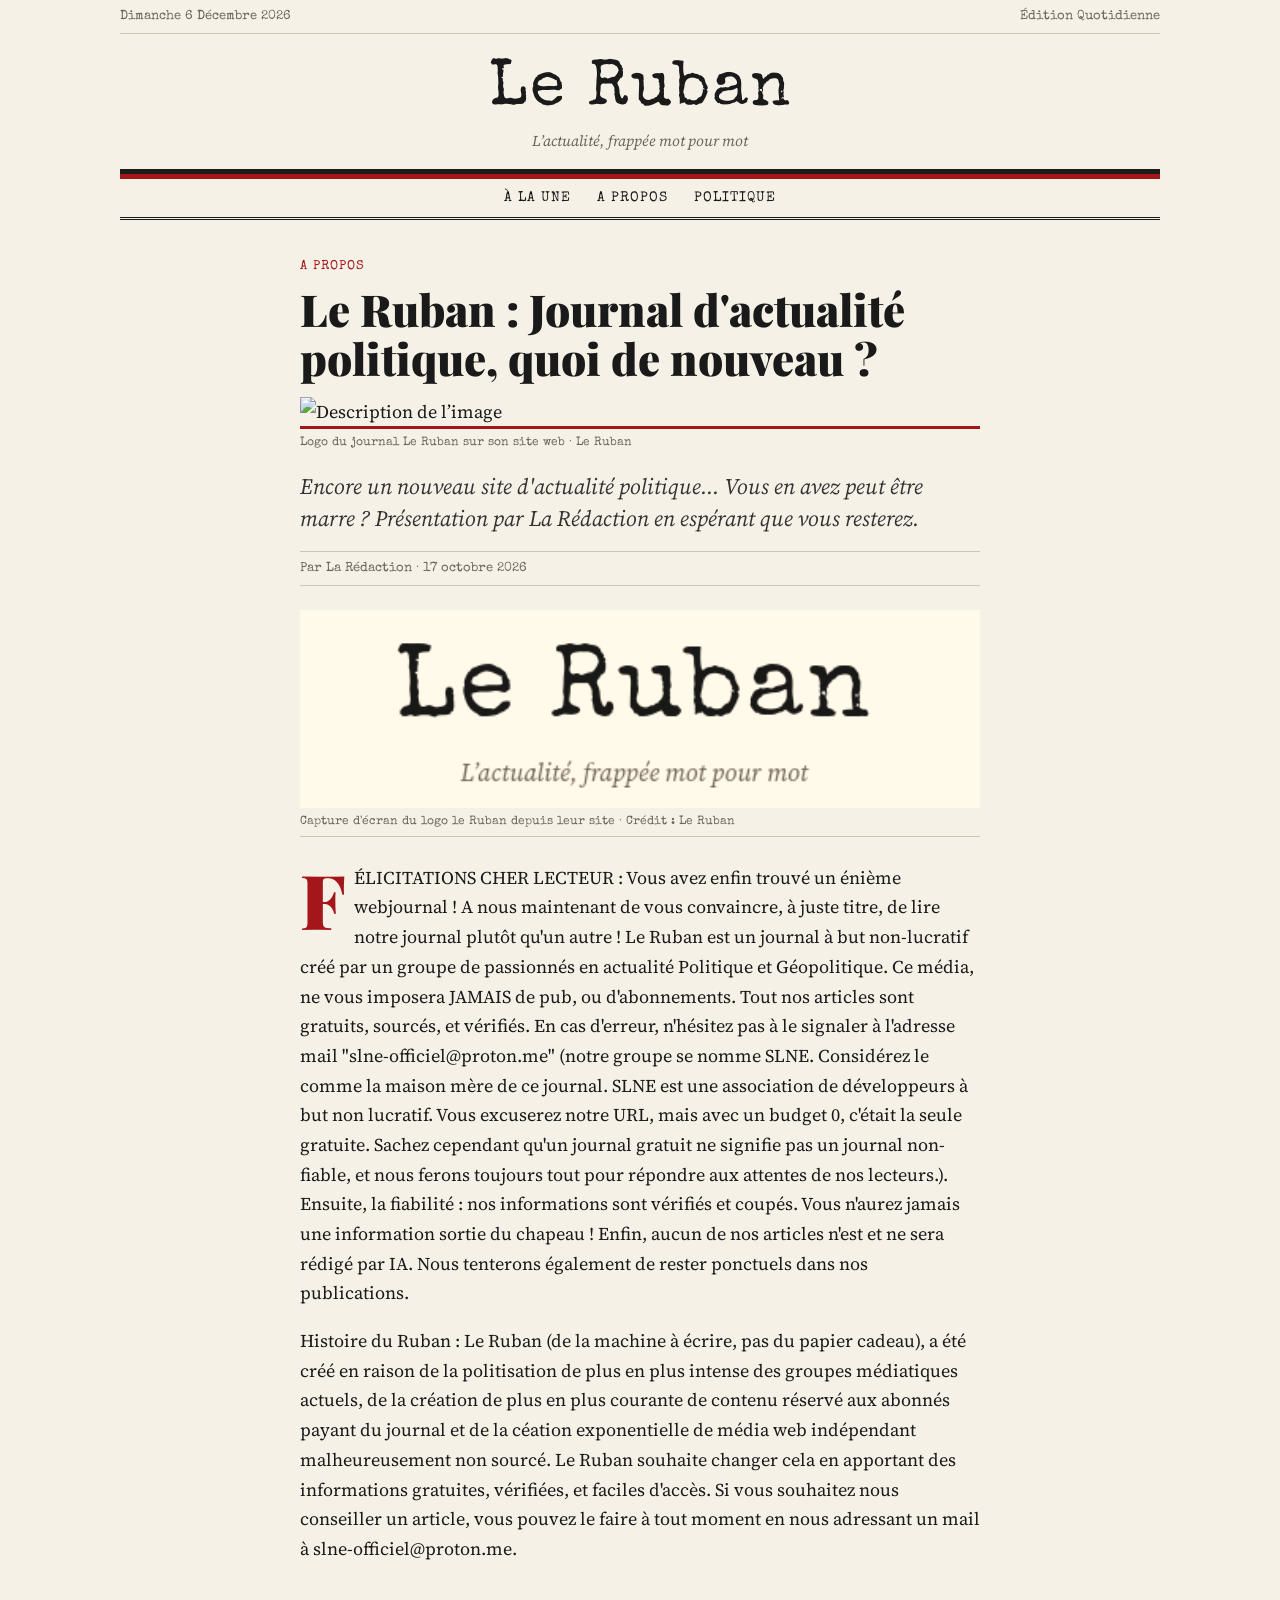
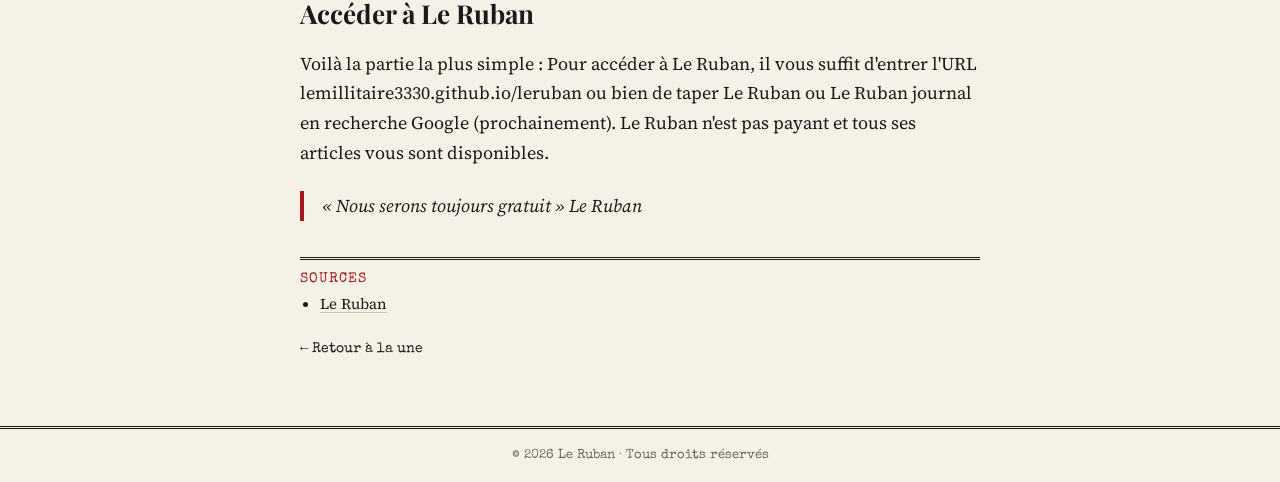
==== art0.html @ ae1f7ad3 "Change category label from 'Catégorie' to 'A Propos'" ====
<!DOCTYPE html>
<html lang="fr">
<head>
  <meta charset="UTF-8">
  <meta name="viewport" content="width=device-width, initial-scale=1">
  <title>LE RUBAN : Nouveau Journal d'Actualités. · Le Ruban</title>
  <link rel="stylesheet" href="style.css">
</head>
<body>
  <header id="entete"></header>

  <main class="article">

    <!-- ===== À MODIFIER : DÉBUT ===== -->
    <span class="rub">A Propos</span>
    <h1>Le Ruban : Journal d'actualité politique, quoi de nouveau ?</h1>

    <!-- IMAGE : remplace "images/photo.jpg" par le nom de ton fichier (jpg, jpeg, png, webp, gif, avif, svg...).
         Pas d'image ? Supprime tout le bloc <figure> ... </figure>. -->
    <figure class="illustration">
      <img src="images/art0.png" alt="Description de l’image">
      <figcaption>Logo du journal Le Ruban sur son site web · Le Ruban</figcaption>
    </figure>

    <p class="chapo">Encore un nouveau site d'actualité politique... Vous en avez peut être marre ? Présentation par La Rédaction en espérant que vous resterez.</p>
    <p class="meta">Par La Rédaction · 17 octobre 2026</p>

    <!-- Image principale : change le nom du fichier (src) et la légende. Pas d'image ? Supprime tout le bloc figure. -->
    <figure class="photo">
      <img src="art0.png" alt="Photo du logo de Le Ruban depuis leur site Internet, 17 Oct 2026">
      <figcaption>Capture d'écran du logo le Ruban depuis leur site · Crédit : Le Ruban</figcaption>
    </figure>

    <div class="texte">
      <p>FÉLICITATIONS CHER LECTEUR : Vous avez enfin trouvé un énième webjournal ! A nous maintenant de vous convaincre, à juste titre, de lire notre journal plutôt qu'un autre ! Le Ruban est un journal à but non-lucratif créé par un groupe de passionnés en actualité Politique et Géopolitique. Ce média, ne vous imposera JAMAIS de pub, ou d'abonnements. Tout nos articles sont gratuits, sourcés, et vérifiés. En cas d'erreur, n'hésitez pas à le signaler à l'adresse mail "slne-officiel@proton.me" (notre groupe se nomme SLNE. Considérez le comme la maison mère de ce journal. SLNE est une association de développeurs à but non lucratif. Vous excuserez notre URL, mais avec un budget 0, c'était la seule gratuite. Sachez cependant qu'un journal gratuit ne signifie pas un journal non-fiable, et nous ferons toujours tout pour répondre aux attentes de nos lecteurs.). Ensuite, la fiabilité : nos informations sont vérifiés et coupés. Vous n'aurez jamais une information sortie du chapeau ! Enfin, aucun de nos articles n'est et ne sera rédigé par IA. Nous tenterons également de rester ponctuels dans nos publications.</p>
      <p>Histoire du Ruban : Le Ruban (de la machine à écrire, pas du papier cadeau), a été créé en raison de la politisation de plus en plus intense des groupes médiatiques actuels, de la création de plus en plus courante de contenu réservé aux abonnés payant du journal et de la céation exponentielle de média web indépendant malheureusement non sourcé. Le Ruban souhaite changer cela en apportant des informations gratuites, vérifiées, et faciles d'accès. Si vous souhaitez nous conseiller un article, vous pouvez le faire à tout moment en nous adressant un mail à slne-officiel@proton.me.</p>

      <!-- Optionnel : intertitre -->
      <h2>Accéder à Le Ruban</h2>
      <p>Voilà la partie la plus simple : Pour accéder à Le Ruban, il vous suffit d'entrer l'URL lemillitaire3330.github.io/leruban ou bien de taper Le Ruban ou Le Ruban journal en recherche Google (prochainement). Le Ruban n'est pas payant et tous ses articles vous sont disponibles.</p>

      <!-- Optionnel : citation -->
      <blockquote>« Nous serons toujours gratuit » Le Ruban</blockquote>
    </div>
        <!-- SOURCES : une ligne <li> par source. Avec lien : <li><a href="https://..." target="_blank" rel="noopener">Nom de la source</a></li>
         Sans lien : <li>Nom de la source</li>. Pas de source ? Supprime tout le bloc <aside> ... </aside>. -->
    <aside class="sources">
      <h3>Sources</h3>
      <ul>
        <li><a href="https://lemillitaire3330.github.io/leruban" target="_blank" rel="noopener">Le Ruban</a></li>
      </ul>
    </aside>
    <!-- ===== À MODIFIER : FIN ===== -->

    <a class="retour" href="index.html">← Retour à la une</a>
  </main>

  <footer id="pied"></footer>
  <script src="articles.js"></script>
  <script>entete();</script>
</body>
</html>
---- style.css ----
/* ===== LE RUBAN : feuille de style commune ===== */
@import url('https://fonts.googleapis.com/css2?family=Playfair+Display:wght@700;900&family=Source+Serif+4:ital,wght@0,400;0,600;1,400&family=Special+Elite&display=swap');

:root {
  --papier: #f6f1e7;
  --encre: #1a1a1a;
  --gris: #6b665c;
  --rouge: #a4161a;      /* la bande rouge du ruban */
  --filet: #cfc7b6;
  --titres: 'Playfair Display', Georgia, serif;
  --texte: 'Source Serif 4', Georgia, serif;
  --machine: 'Special Elite', 'Courier New', monospace;
}
* { box-sizing: border-box; }
body { margin: 0; background: var(--papier); color: var(--encre); font: 18px/1.65 var(--texte); }
h1, h2, p, blockquote, figcaption { overflow-wrap: break-word; } /* aucun mot ou lien trop long ne déborde */
a { color: inherit; text-decoration: none; }
a:hover { color: var(--rouge); }
.page { max-width: 1080px; margin: 0 auto; padding: 0 20px; }

/* En-tête */
#entete { max-width: 1080px; margin: 0 auto; padding: 0 20px; text-align: center; }
.barre { display: flex; justify-content: space-between; font: 13px var(--machine); color: var(--gris);
  text-transform: capitalize; padding: 10px 0; border-bottom: 1px solid var(--filet); }
.logo { display: block; font: 400 64px/1.1 var(--machine); letter-spacing: 2px; padding: 22px 0 4px; }
.devise { font: italic 15px var(--texte); color: var(--gris); }
/* Le ruban : bande noire et bande rouge, comme sur une vraie machine */
.ruban { height: 10px; margin: 18px 0 0; background: linear-gradient(var(--encre) 0 50%, var(--rouge) 50% 100%); }
nav { display: flex; flex-wrap: wrap; justify-content: center; gap: 6px 26px; padding: 12px 0;
  border-bottom: 3px double var(--encre); font: 14px var(--machine); text-transform: uppercase; letter-spacing: 1px; }

/* Accueil */
main { max-width: 1080px; margin: 0 auto; padding: 28px 20px 10px; }
.rub { font: 13px var(--machine); color: var(--rouge); text-transform: uppercase; letter-spacing: 1px; }
.rubrique { font: 900 38px var(--titres); margin: 0 0 20px; border-bottom: 1px solid var(--encre); padding-bottom: 8px; }
.carte h2 { font: 700 22px/1.25 var(--titres); margin: 4px 0 8px; }
.carte p { margin: 0 0 8px; font-size: 16px; color: #333; }
.carte time { font: 12px var(--machine); color: var(--gris); }
.une { padding-bottom: 24px; margin-bottom: 24px; border-bottom: 1px solid var(--encre); }
.une h2 { font-size: 46px; line-height: 1.1; font-weight: 900; }
.une p { font-size: 20px; max-width: 760px; }
.grille { display: grid; grid-template-columns: repeat(3, 1fr); gap: 28px; }
.grille .carte { border-top: 1px solid var(--filet); padding-top: 14px; }

/* Images */
.vignette { display: block; width: 100%; aspect-ratio: 16 / 9; object-fit: cover; margin-bottom: 10px; filter: sepia(.12) contrast(1.03); }
.une .vignette { aspect-ratio: 21 / 9; margin-bottom: 14px; }
.photo { margin: 0 0 26px; }
.photo img { display: block; width: 100%; height: auto; filter: sepia(.12) contrast(1.03); }
.photo figcaption { font: 12px var(--machine); color: var(--gris); padding-top: 8px; border-bottom: 1px solid var(--filet); padding-bottom: 8px; }

/* Article */
.article { max-width: 720px; }
.article h1 { font: 900 44px/1.12 var(--titres); margin: 6px 0 14px; }
.illustration { margin: 0 0 22px; }
.illustration img { display: block; width: 100%; height: auto; max-height: 520px; object-fit: cover;
  border-bottom: 3px solid var(--rouge); }
.illustration figcaption { font: 12px var(--machine); color: var(--gris); padding-top: 8px; }
.chapo { font-size: 22px; line-height: 1.45; font-style: italic; color: #333; margin: 0 0 16px; }
.meta { font: 13px var(--machine); color: var(--gris); padding: 10px 0; margin: 0 0 24px;
  border-top: 1px solid var(--filet); border-bottom: 1px solid var(--filet); }
.texte p:first-child::first-letter { font: 900 4.2em/0.8 var(--titres); float: left; padding: 6px 8px 0 0; color: var(--rouge); }
.texte h2 { font: 700 26px var(--titres); margin: 32px 0 6px; }
.texte blockquote { margin: 24px 0; padding-left: 18px; border-left: 4px solid var(--rouge); font-style: italic; }
.separateur { border: 0; height: 10px; margin: 44px 0 0; background: linear-gradient(var(--encre) 0 50%, var(--rouge) 50% 100%); } /* mini ruban noir/rouge */
.separateur + .sources { margin-top: 18px; border-top: 0; padding-top: 0; }
.sources { margin-top: 36px; padding-top: 12px; border-top: 3px double var(--encre); font-size: 15px; }
.sources h3 { font: 14px var(--machine); text-transform: uppercase; letter-spacing: 1px; color: var(--rouge); margin: 0 0 6px; }
.sources h4 { font: 700 15px var(--titres); margin: 20px 0 4px; border-bottom: 1px solid var(--filet); padding-bottom: 3px; }
.sources ul { margin: 0; padding-left: 20px; }
.sources li { margin-bottom: 3px; }
.sources a { text-decoration: underline; text-decoration-color: var(--filet); text-underline-offset: 3px; overflow-wrap: anywhere; }
.retour { display: inline-block; margin: 20px 0; font: 14px var(--machine); }

/* Pied de page */
#pied { margin-top: 40px; border-top: 3px double var(--encre); text-align: center; padding: 20px;
  font: 13px var(--machine); color: var(--gris); }

@media (max-width: 760px) {
  .grille { grid-template-columns: 1fr; }
  .logo { font-size: 44px; }
  .une h2, .article h1 { font-size: 32px; }
  body { font-size: 17px; }
}
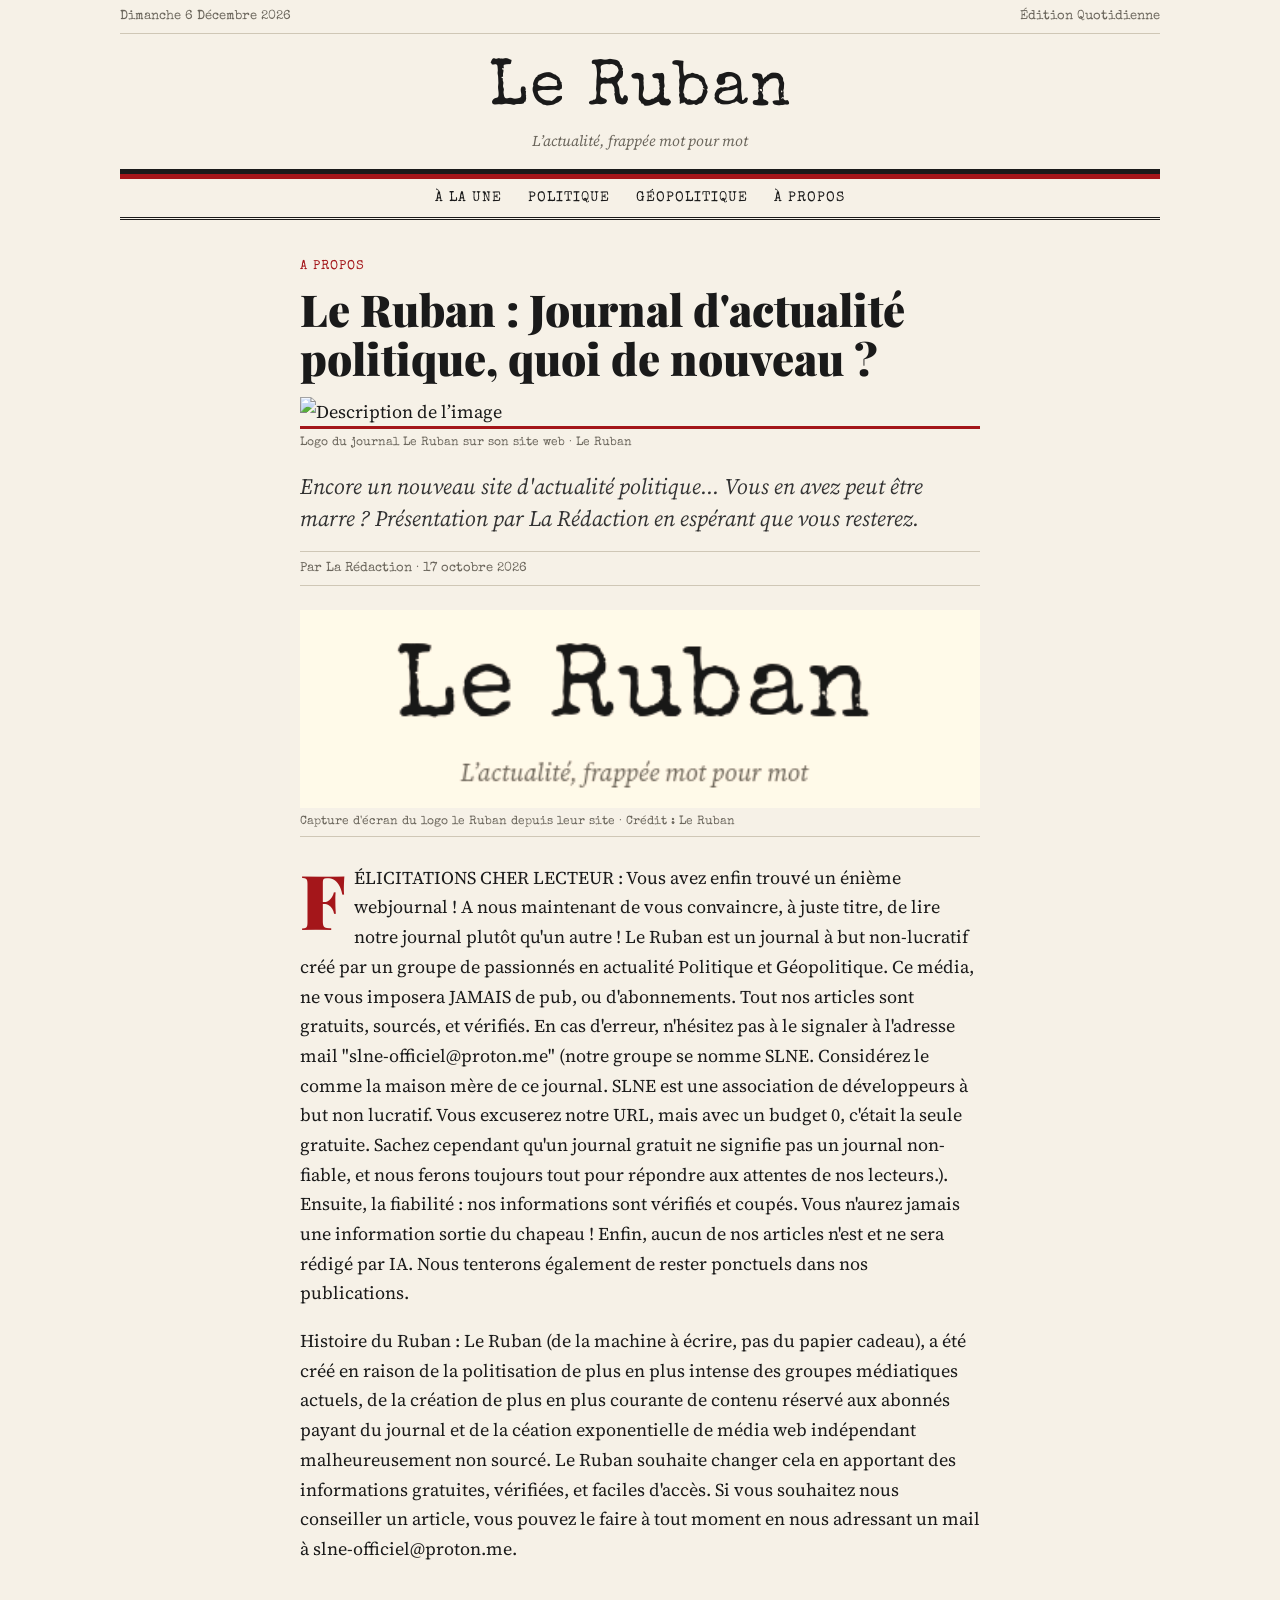
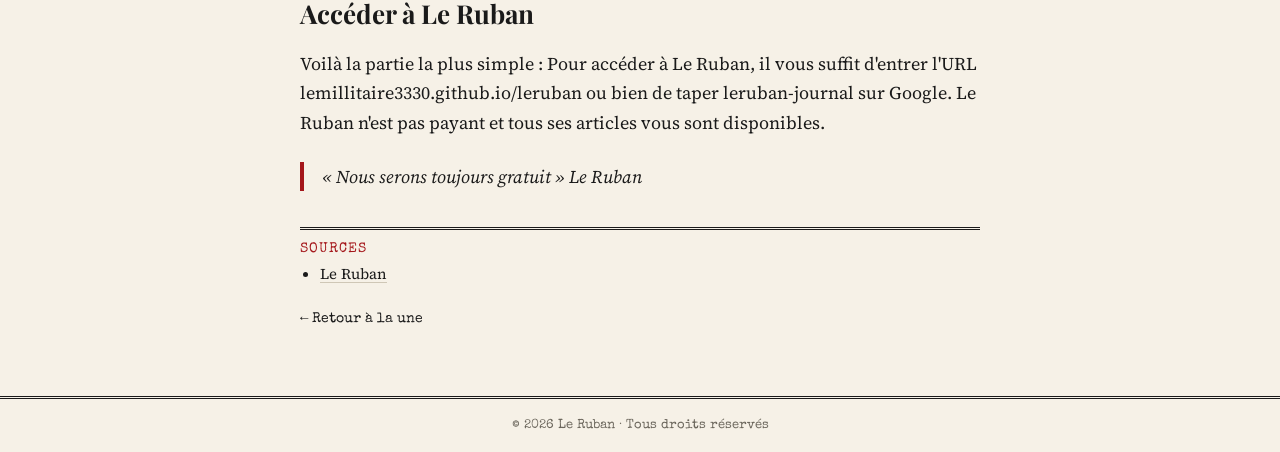
==== commit d59c2b95: "Update access instructions for Le Ruban" ====
--- a/art0.html
+++ b/art0.html
@@ -37,7 +37,7 @@
 
       <!-- Optionnel : intertitre -->
       <h2>Accéder à Le Ruban</h2>
-      <p>Voilà la partie la plus simple : Pour accéder à Le Ruban, il vous suffit d'entrer l'URL lemillitaire3330.github.io/leruban ou bien de taper Le Ruban ou Le Ruban journal en recherche Google (prochainement). Le Ruban n'est pas payant et tous ses articles vous sont disponibles.</p>
+      <p>Voilà la partie la plus simple : Pour accéder à Le Ruban, il vous suffit d'entrer l'URL lemillitaire3330.github.io/leruban ou bien de taper leruban-journal sur Google. Le Ruban n'est pas payant et tous ses articles vous sont disponibles.</p>
 
       <!-- Optionnel : citation -->
       <blockquote>« Nous serons toujours gratuit » Le Ruban</blockquote>
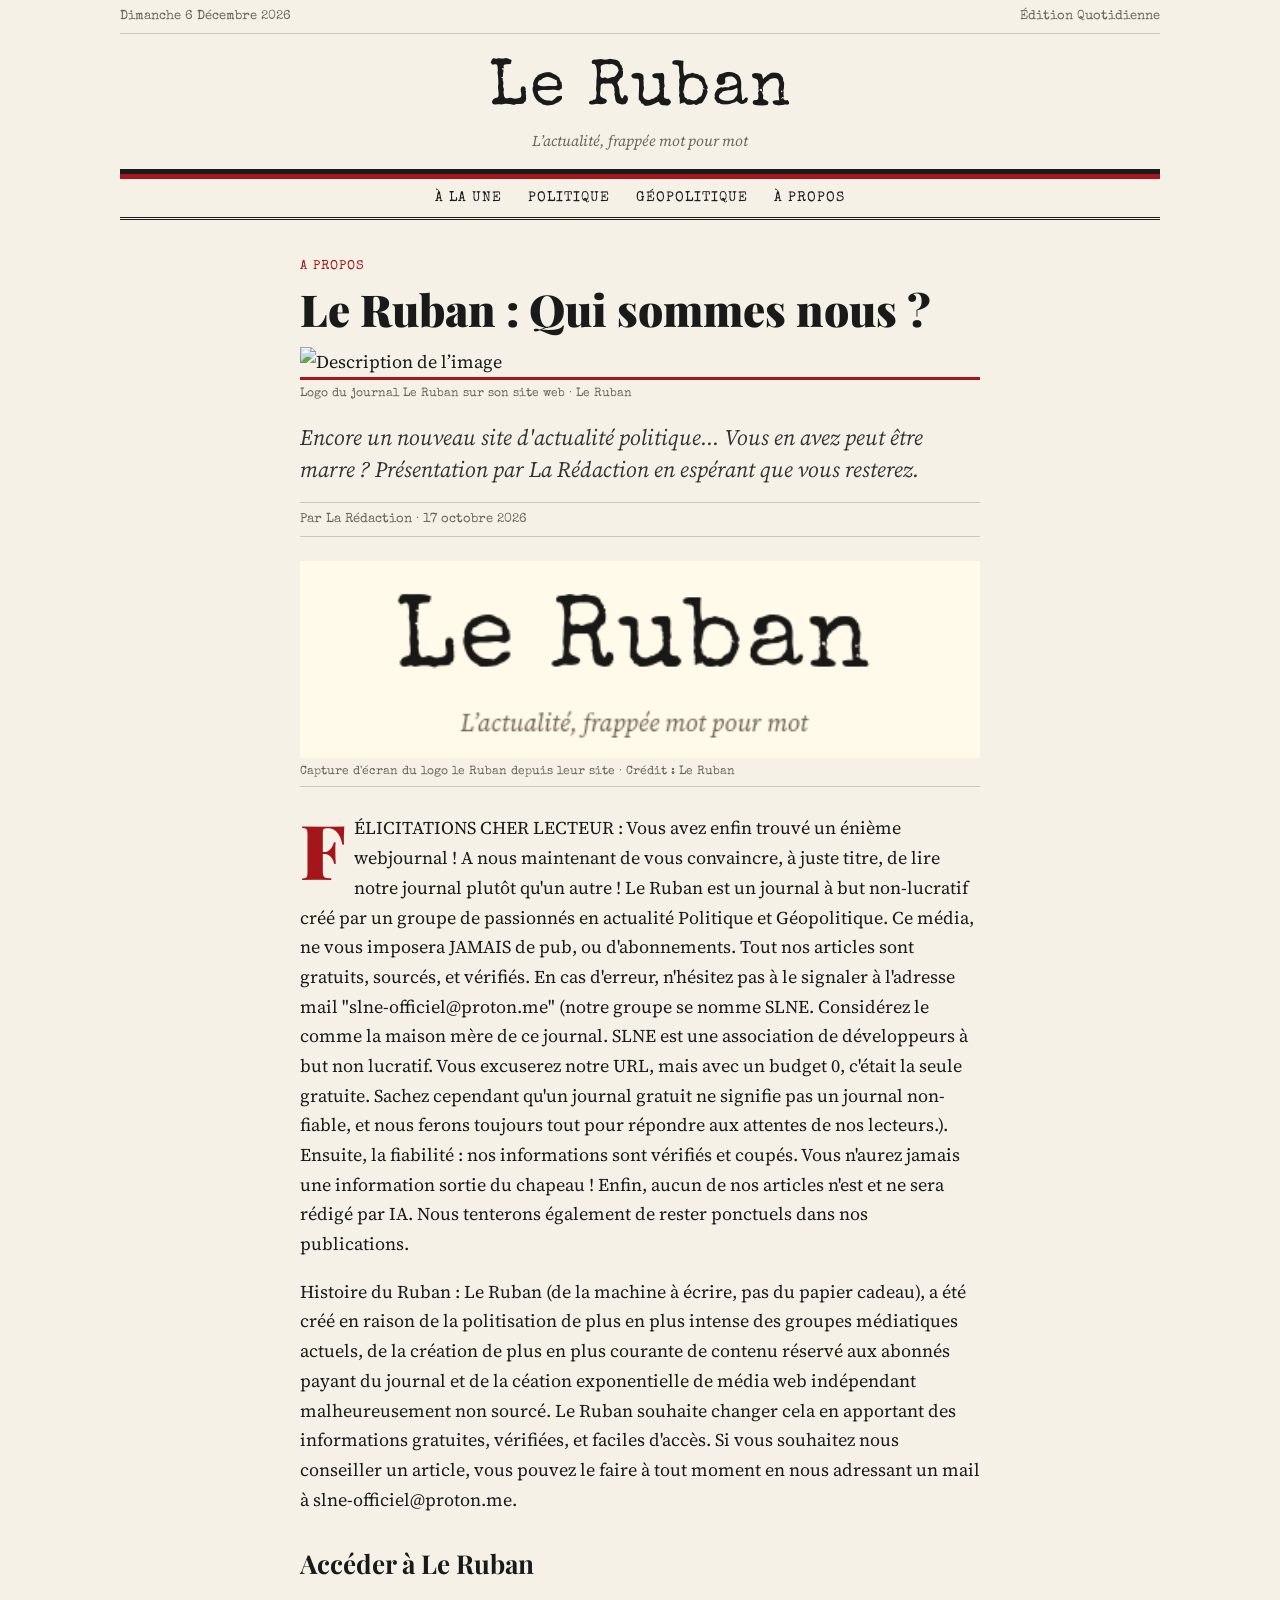
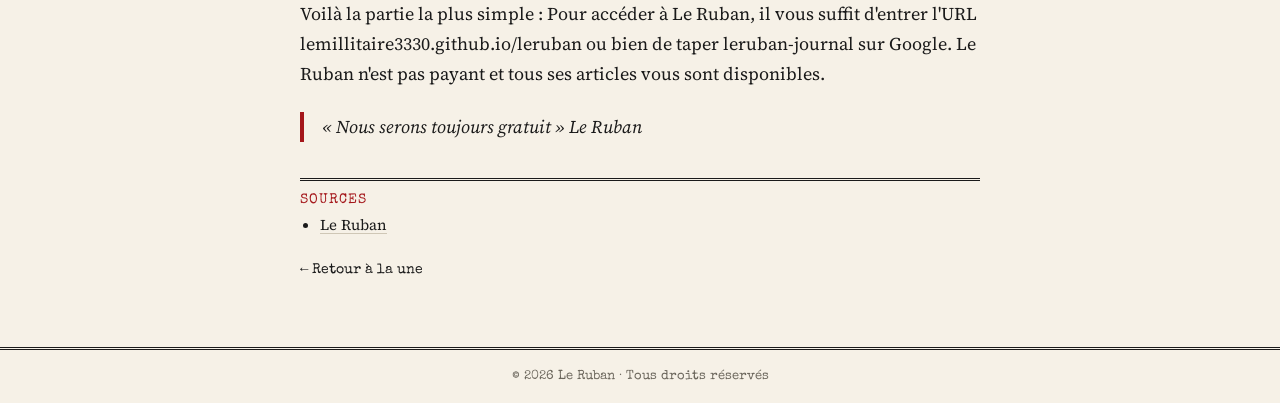
==== commit ca3173a3: "Update article title in art0.html" ====
--- a/art0.html
+++ b/art0.html
@@ -13,7 +13,7 @@
 
     <!-- ===== À MODIFIER : DÉBUT ===== -->
     <span class="rub">A Propos</span>
-    <h1>Le Ruban : Journal d'actualité politique, quoi de nouveau ?</h1>
+    <h1>Le Ruban : Qui sommes nous ?</h1>
 
     <!-- IMAGE : remplace "images/photo.jpg" par le nom de ton fichier (jpg, jpeg, png, webp, gif, avif, svg...).
          Pas d'image ? Supprime tout le bloc <figure> ... </figure>. -->
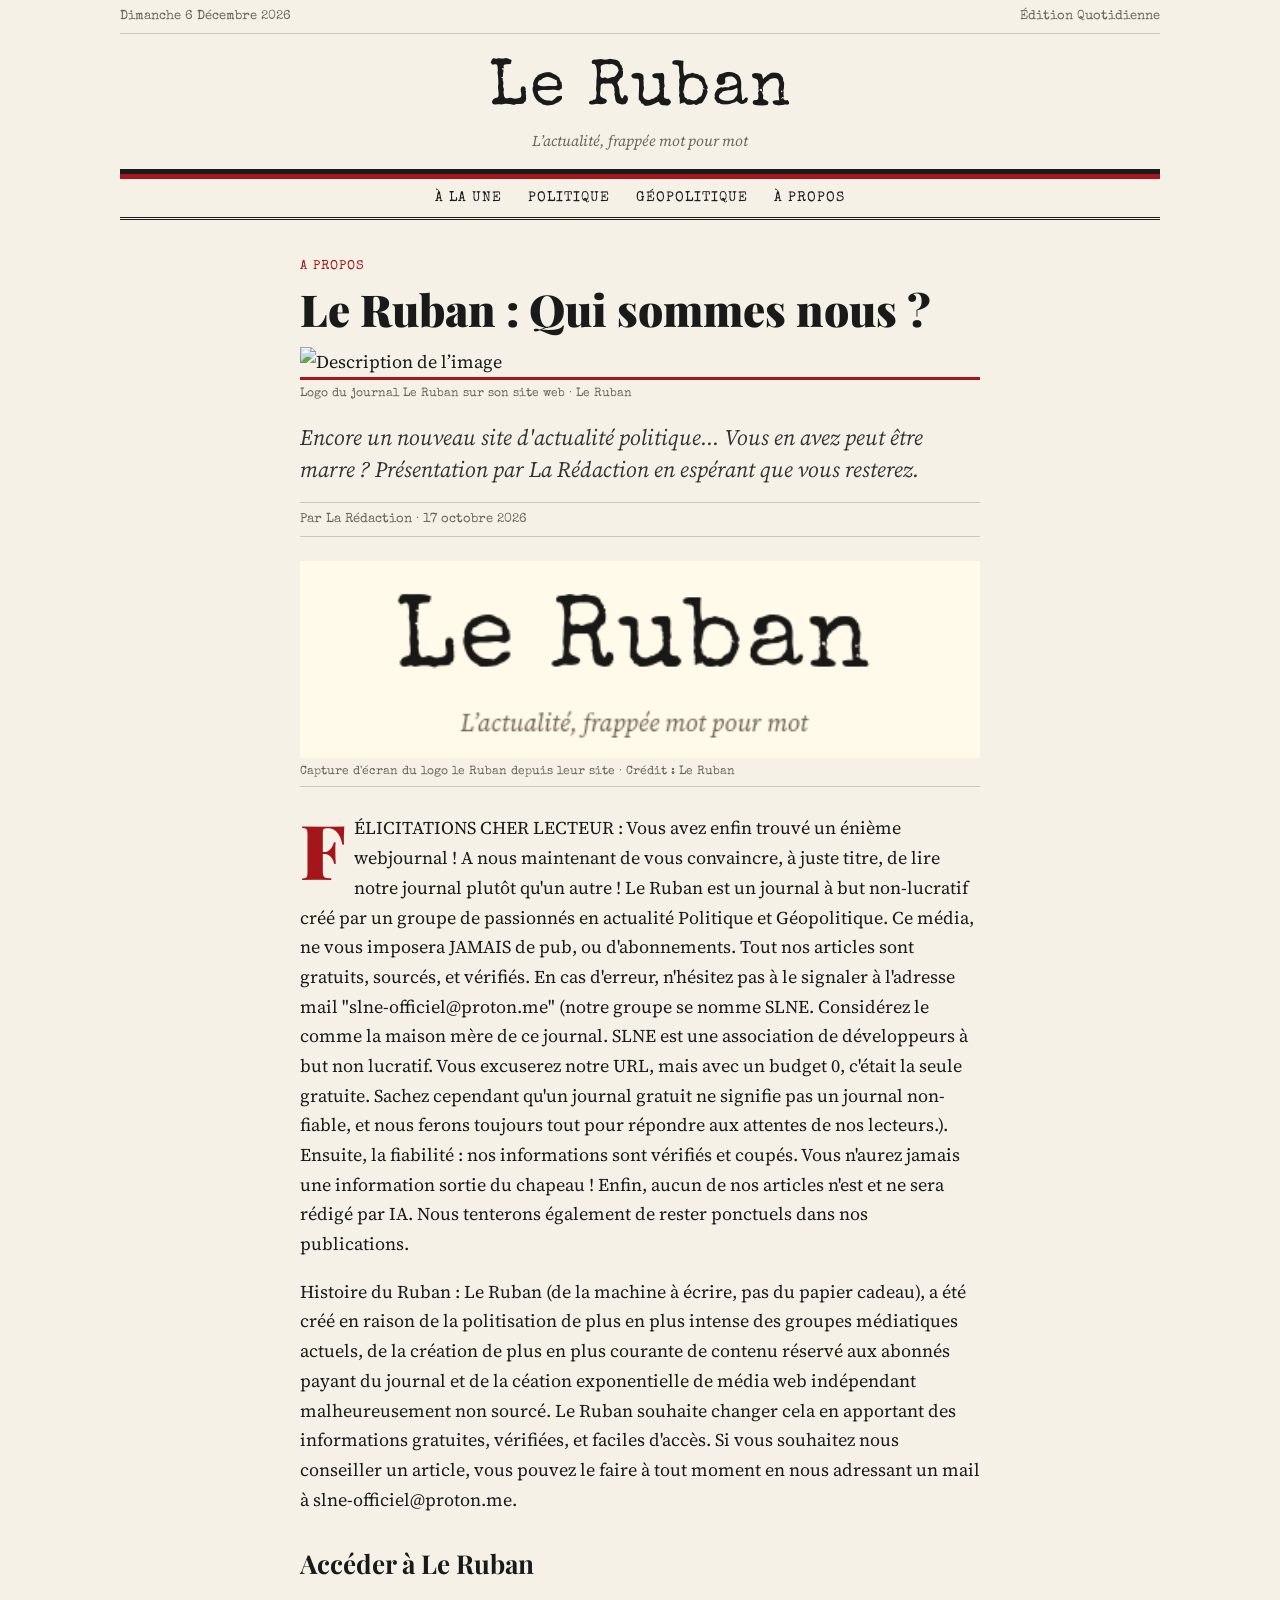
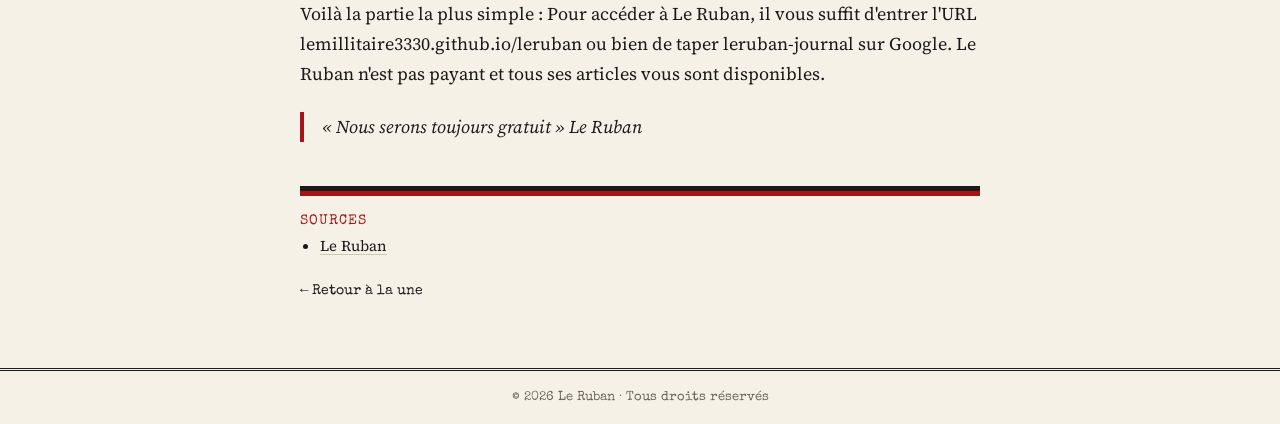
==== commit ff69e056: "Remove source instructions from art0.html Removed commented instructions for sources in art0.html." ====
--- a/art0.html
+++ b/art0.html
@@ -42,8 +42,9 @@
       <!-- Optionnel : citation -->
       <blockquote>« Nous serons toujours gratuit » Le Ruban</blockquote>
     </div>
-        <!-- SOURCES : une ligne <li> par source. Avec lien : <li><a href="https://..." target="_blank" rel="noopener">Nom de la source</a></li>
-         Sans lien : <li>Nom de la source</li>. Pas de source ? Supprime tout le bloc <aside> ... </aside>. -->
+
+    <hr class="separateur">
+    
     <aside class="sources">
       <h3>Sources</h3>
       <ul>
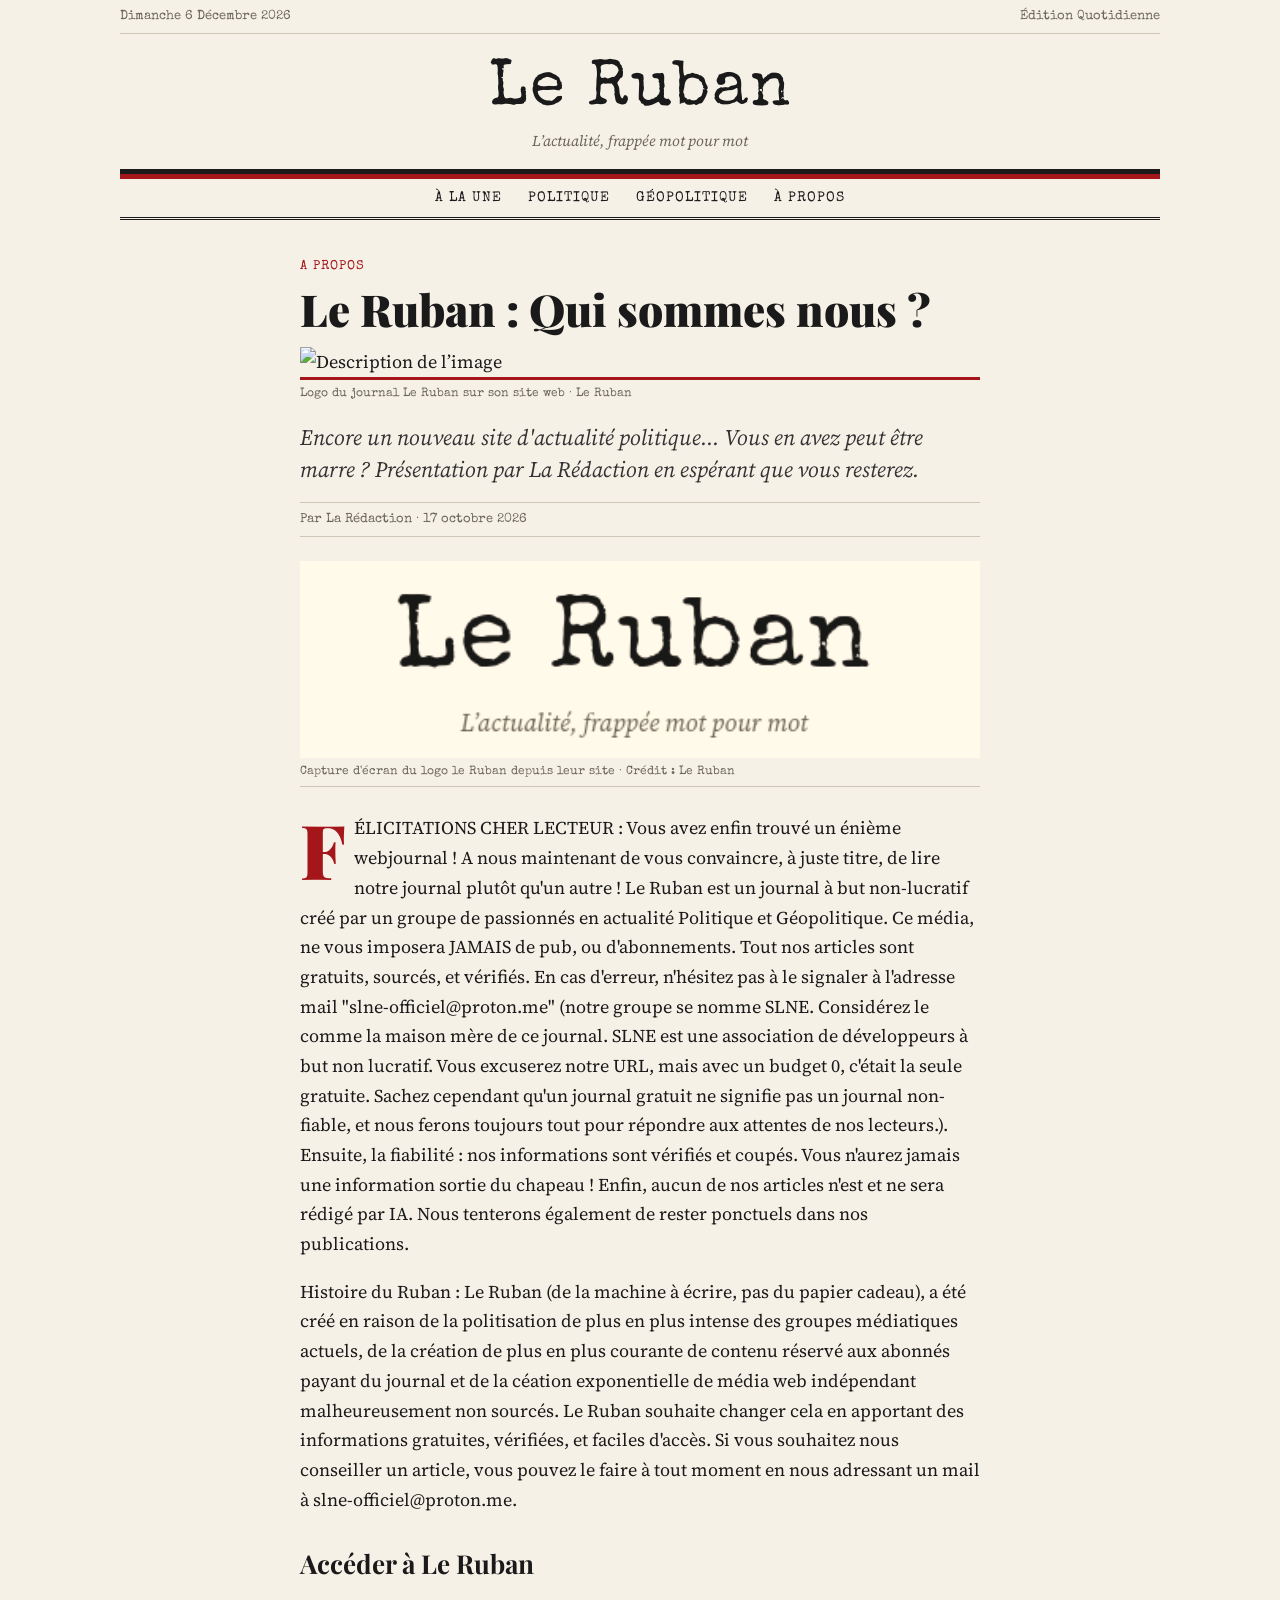
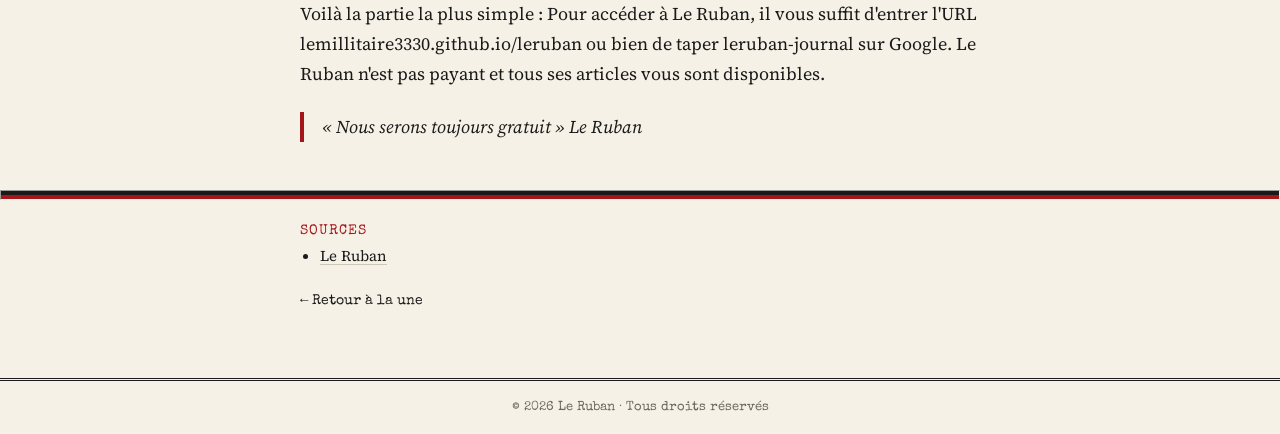
==== commit cb65658d: "Update art0.html" ====
--- a/art0.html
+++ b/art0.html
@@ -33,7 +33,7 @@
 
     <div class="texte">
       <p>FÉLICITATIONS CHER LECTEUR : Vous avez enfin trouvé un énième webjournal ! A nous maintenant de vous convaincre, à juste titre, de lire notre journal plutôt qu'un autre ! Le Ruban est un journal à but non-lucratif créé par un groupe de passionnés en actualité Politique et Géopolitique. Ce média, ne vous imposera JAMAIS de pub, ou d'abonnements. Tout nos articles sont gratuits, sourcés, et vérifiés. En cas d'erreur, n'hésitez pas à le signaler à l'adresse mail "slne-officiel@proton.me" (notre groupe se nomme SLNE. Considérez le comme la maison mère de ce journal. SLNE est une association de développeurs à but non lucratif. Vous excuserez notre URL, mais avec un budget 0, c'était la seule gratuite. Sachez cependant qu'un journal gratuit ne signifie pas un journal non-fiable, et nous ferons toujours tout pour répondre aux attentes de nos lecteurs.). Ensuite, la fiabilité : nos informations sont vérifiés et coupés. Vous n'aurez jamais une information sortie du chapeau ! Enfin, aucun de nos articles n'est et ne sera rédigé par IA. Nous tenterons également de rester ponctuels dans nos publications.</p>
-      <p>Histoire du Ruban : Le Ruban (de la machine à écrire, pas du papier cadeau), a été créé en raison de la politisation de plus en plus intense des groupes médiatiques actuels, de la création de plus en plus courante de contenu réservé aux abonnés payant du journal et de la céation exponentielle de média web indépendant malheureusement non sourcé. Le Ruban souhaite changer cela en apportant des informations gratuites, vérifiées, et faciles d'accès. Si vous souhaitez nous conseiller un article, vous pouvez le faire à tout moment en nous adressant un mail à slne-officiel@proton.me.</p>
+      <p>Histoire du Ruban : Le Ruban (de la machine à écrire, pas du papier cadeau), a été créé en raison de la politisation de plus en plus intense des groupes médiatiques actuels, de la création de plus en plus courante de contenu réservé aux abonnés payant du journal et de la céation exponentielle de média web indépendant malheureusement non sourcés. Le Ruban souhaite changer cela en apportant des informations gratuites, vérifiées, et faciles d'accès. Si vous souhaitez nous conseiller un article, vous pouvez le faire à tout moment en nous adressant un mail à slne-officiel@proton.me.</p>
 
       <!-- Optionnel : intertitre -->
       <h2>Accéder à Le Ruban</h2>
--- a/style.css
+++ b/style.css
@@ -41,6 +41,8 @@
 .une p { font-size: 20px; max-width: 760px; }
 .grille { display: grid; grid-template-columns: repeat(3, 1fr); gap: 28px; }
 .grille .carte { border-top: 1px solid var(--filet); padding-top: 14px; }
+/* sous la une, le filet noir suffit : pas de second filet sur la première rangée */
+.une + .grille .carte:nth-child(-n+3) { border-top: 0; padding-top: 0; }
 
 /* Images */
 .vignette { display: block; width: 100%; aspect-ratio: 16 / 9; object-fit: cover; margin-bottom: 10px; filter: sepia(.12) contrast(1.03); }
@@ -62,8 +64,11 @@
 .texte p:first-child::first-letter { font: 900 4.2em/0.8 var(--titres); float: left; padding: 6px 8px 0 0; color: var(--rouge); }
 .texte h2 { font: 700 26px var(--titres); margin: 32px 0 6px; }
 .texte blockquote { margin: 24px 0; padding-left: 18px; border-left: 4px solid var(--rouge); font-style: italic; }
-.separateur { border: 0; height: 10px; margin: 44px 0 0; background: linear-gradient(var(--encre) 0 50%, var(--rouge) 50% 100%); } /* mini ruban noir/rouge */
-.separateur + .sources { margin-top: 18px; border-top: 0; padding-top: 0; }
+/* Ruban séparateur : le même que sous le titre du journal, sur toute la largeur de l'écran */
+.separateur { display: block; height: 10px; width: 100vw; margin: 48px 0 0 calc(50% - 50vw);
+  background: linear-gradient(var(--encre) 0 50%, var(--rouge) 50% 100%); }
+.separateur + .sources { margin-top: 24px; border-top: 0; padding-top: 0; }
+body { overflow-x: hidden; }
 .sources { margin-top: 36px; padding-top: 12px; border-top: 3px double var(--encre); font-size: 15px; }
 .sources h3 { font: 14px var(--machine); text-transform: uppercase; letter-spacing: 1px; color: var(--rouge); margin: 0 0 6px; }
 .sources h4 { font: 700 15px var(--titres); margin: 20px 0 4px; border-bottom: 1px solid var(--filet); padding-bottom: 3px; }
@@ -78,6 +83,7 @@
 
 @media (max-width: 760px) {
   .grille { grid-template-columns: 1fr; }
+  .une + .grille .carte:nth-child(n+2) { border-top: 1px solid var(--filet); padding-top: 14px; }
   .logo { font-size: 44px; }
   .une h2, .article h1 { font-size: 32px; }
   body { font-size: 17px; }
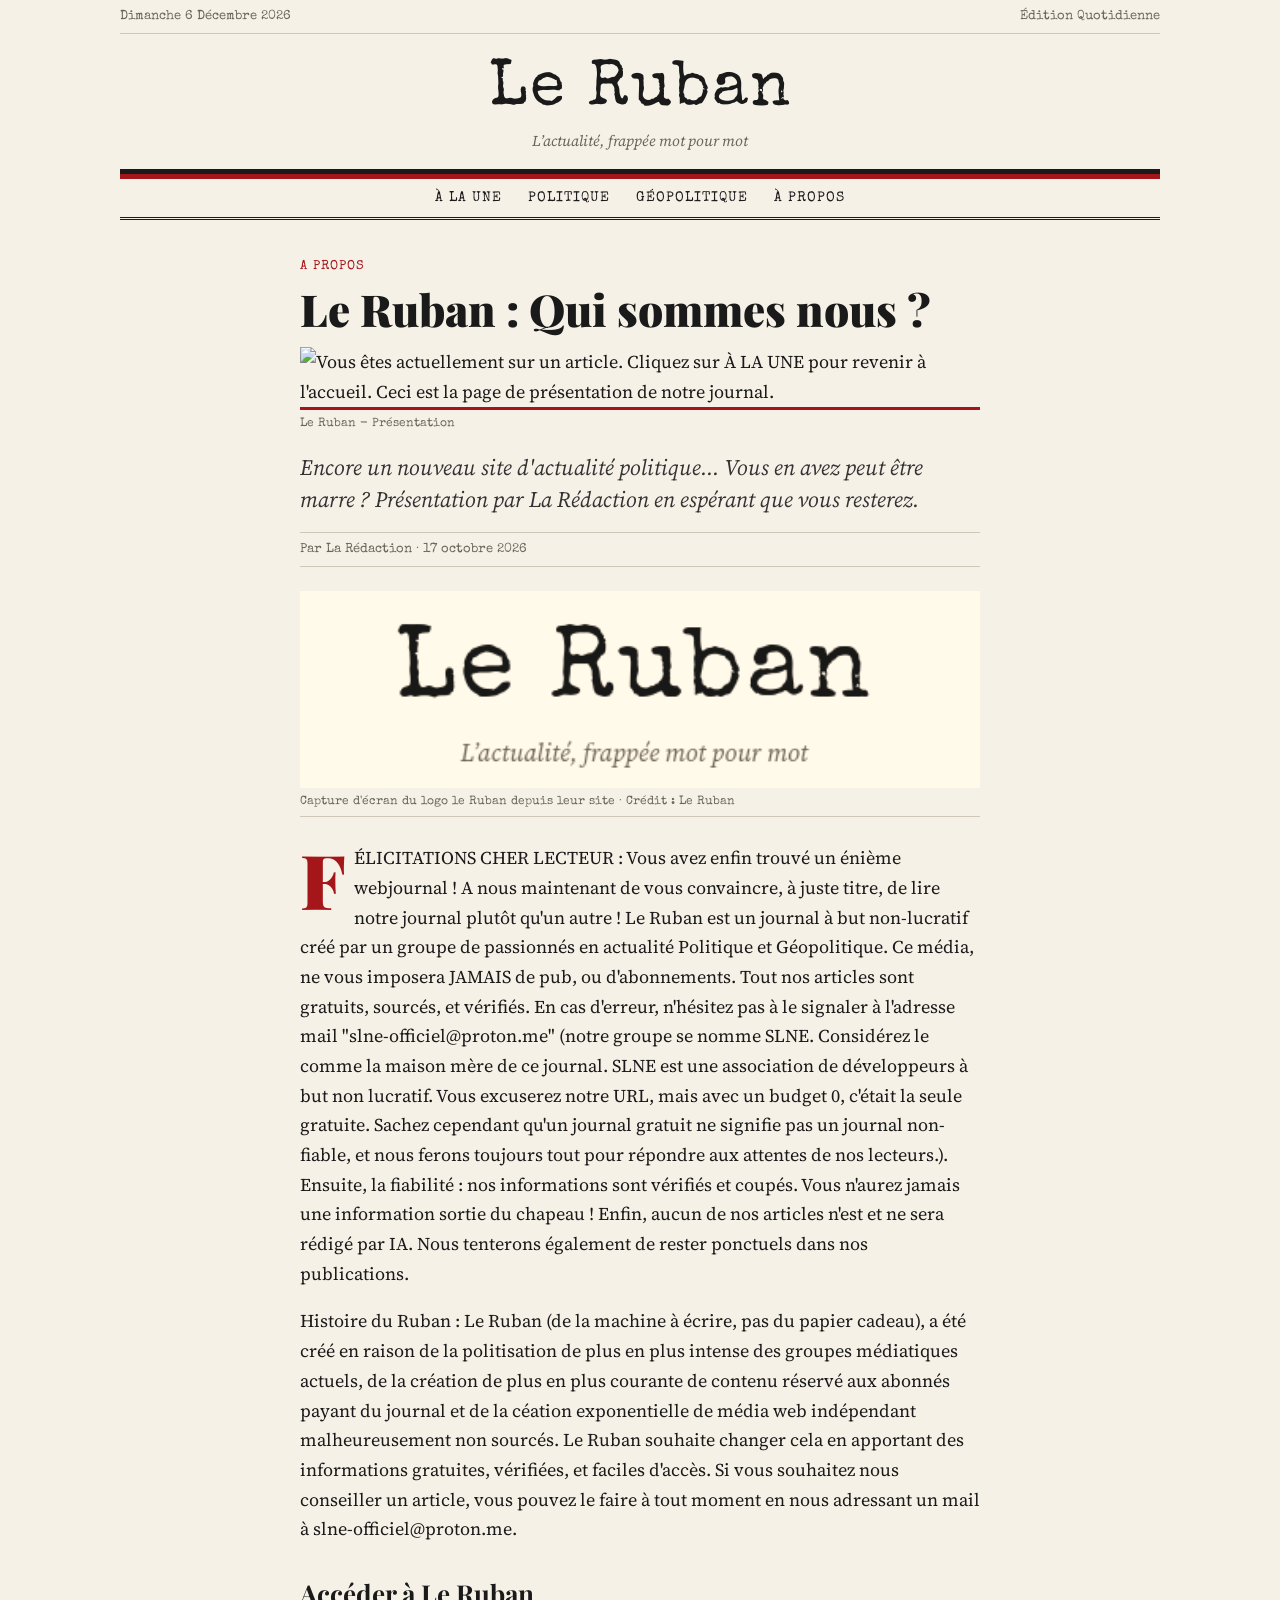
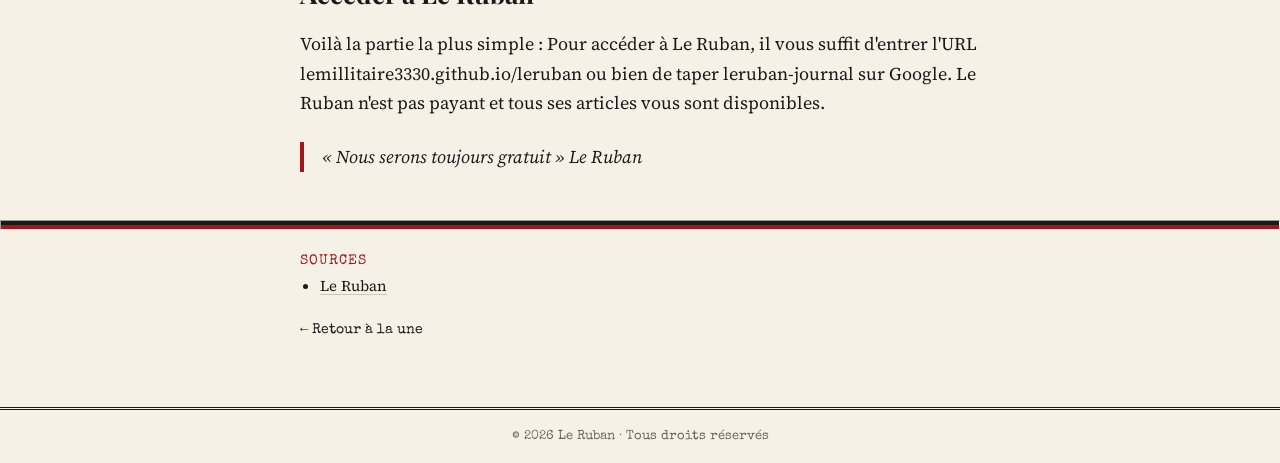
==== commit 4ae6b507: "Update image alt text and caption in art0.html" ====
--- a/art0.html
+++ b/art0.html
@@ -18,8 +18,8 @@
     <!-- IMAGE : remplace "images/photo.jpg" par le nom de ton fichier (jpg, jpeg, png, webp, gif, avif, svg...).
          Pas d'image ? Supprime tout le bloc <figure> ... </figure>. -->
     <figure class="illustration">
-      <img src="images/art0.png" alt="Description de l’image">
-      <figcaption>Logo du journal Le Ruban sur son site web · Le Ruban</figcaption>
+      <img src="images/art0.png" alt="Vous êtes actuellement sur un article. Cliquez sur À LA UNE pour revenir à l'accueil. Ceci est la page de présentation de notre journal.">
+      <figcaption>Le Ruban - Présentation</figcaption>
     </figure>
 
     <p class="chapo">Encore un nouveau site d'actualité politique... Vous en avez peut être marre ? Présentation par La Rédaction en espérant que vous resterez.</p>
--- a/style.css
+++ b/style.css
@@ -42,7 +42,8 @@
 .grille { display: grid; grid-template-columns: repeat(3, 1fr); gap: 28px; }
 .grille .carte { border-top: 1px solid var(--filet); padding-top: 14px; }
 /* sous la une, le filet noir suffit : pas de second filet sur la première rangée */
-.une + .grille .carte:nth-child(-n+3) { border-top: 0; padding-top: 0; }
+.une + .grille .carte:nth-child(-n+3),
+.rubrique + .grille .carte:nth-child(-n+3) { border-top: 0; padding-top: 0; }
 
 /* Images */
 .vignette { display: block; width: 100%; aspect-ratio: 16 / 9; object-fit: cover; margin-bottom: 10px; filter: sepia(.12) contrast(1.03); }
@@ -83,7 +84,8 @@
 
 @media (max-width: 760px) {
   .grille { grid-template-columns: 1fr; }
-  .une + .grille .carte:nth-child(n+2) { border-top: 1px solid var(--filet); padding-top: 14px; }
+  .une + .grille .carte:nth-child(n+2),
+  .rubrique + .grille .carte:nth-child(n+2) { border-top: 1px solid var(--filet); padding-top: 14px; }
   .logo { font-size: 44px; }
   .une h2, .article h1 { font-size: 32px; }
   body { font-size: 17px; }
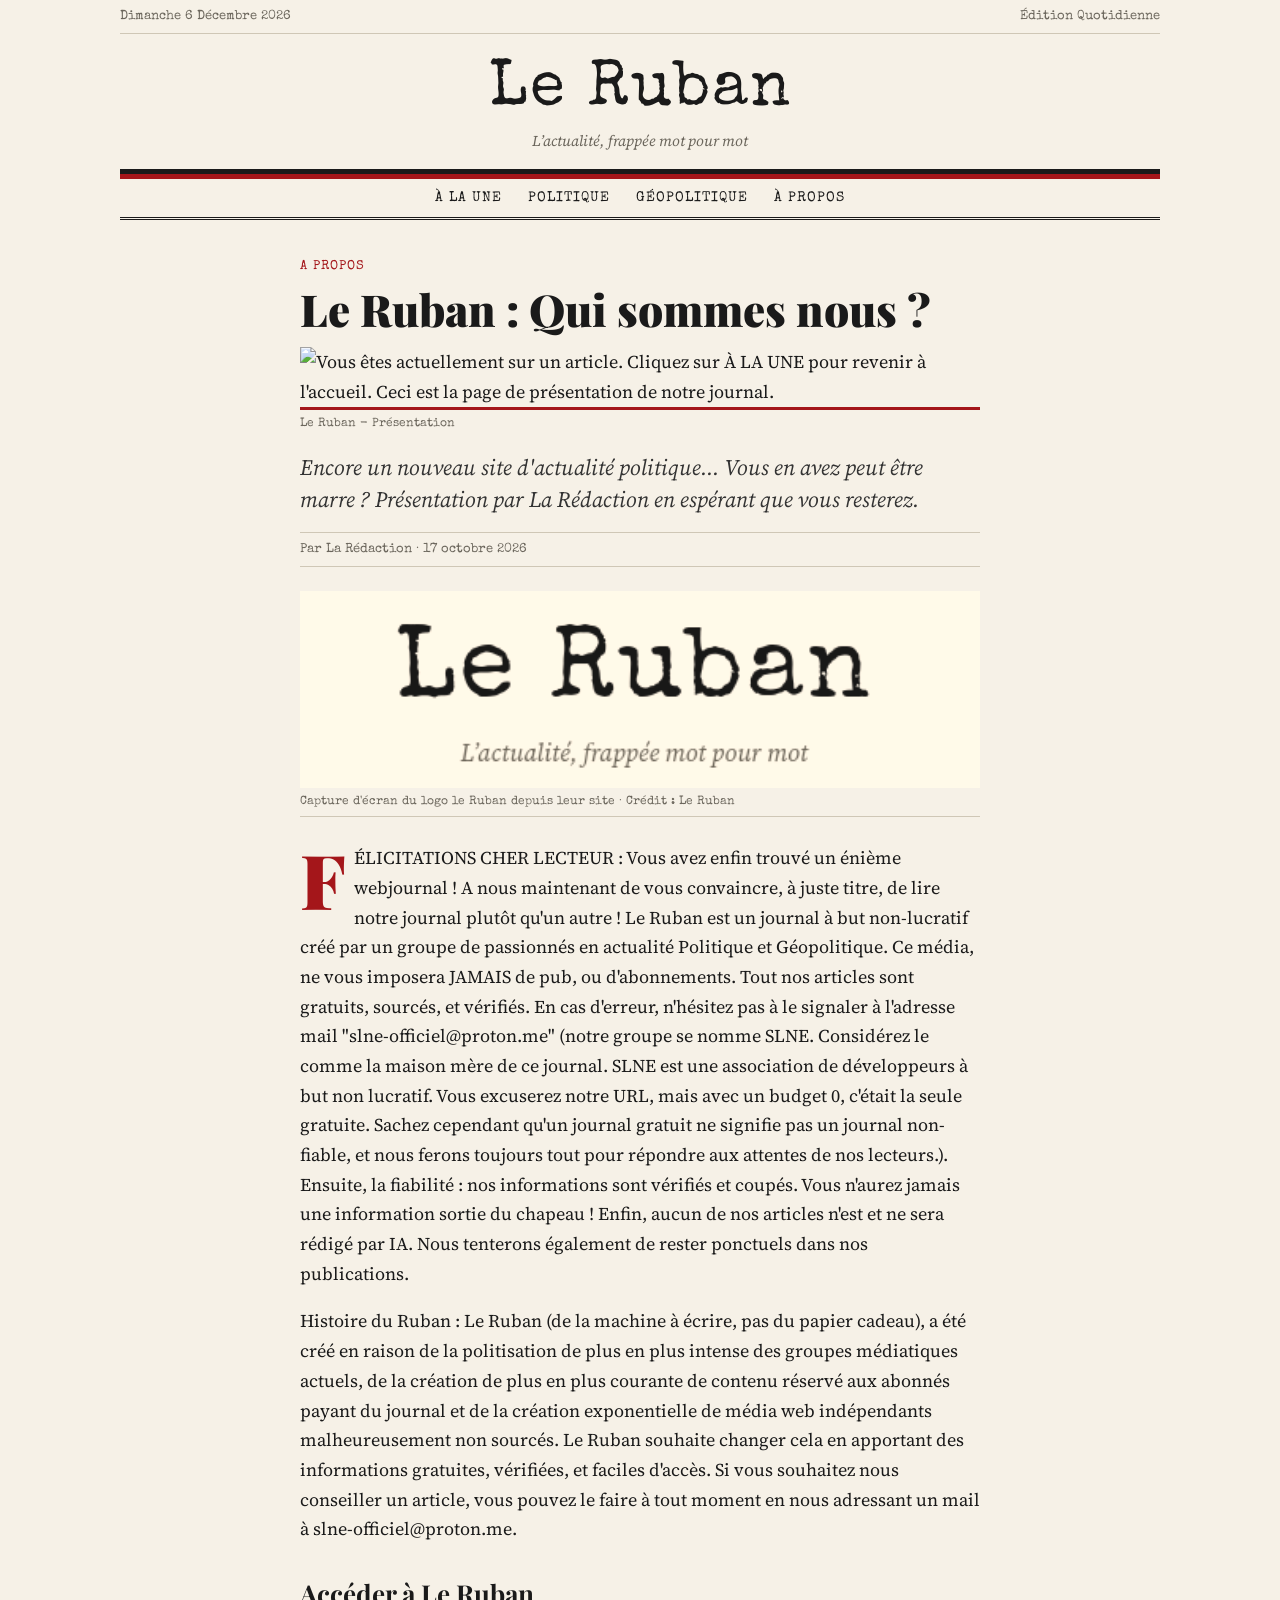
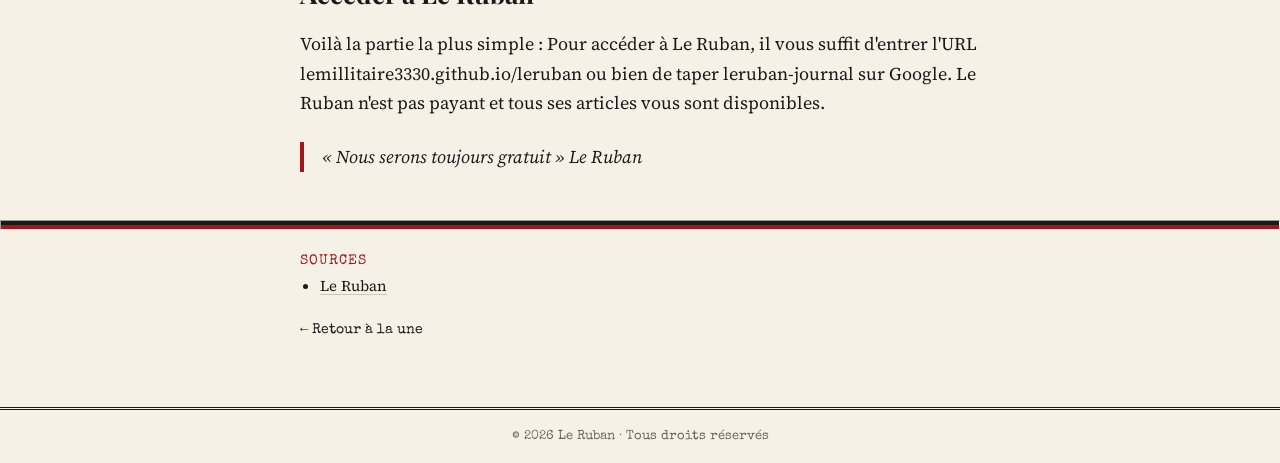
==== commit e33d0661: "Fix typo in history paragraph of art0.html" ====
--- a/art0.html
+++ b/art0.html
@@ -33,7 +33,7 @@
 
     <div class="texte">
       <p>FÉLICITATIONS CHER LECTEUR : Vous avez enfin trouvé un énième webjournal ! A nous maintenant de vous convaincre, à juste titre, de lire notre journal plutôt qu'un autre ! Le Ruban est un journal à but non-lucratif créé par un groupe de passionnés en actualité Politique et Géopolitique. Ce média, ne vous imposera JAMAIS de pub, ou d'abonnements. Tout nos articles sont gratuits, sourcés, et vérifiés. En cas d'erreur, n'hésitez pas à le signaler à l'adresse mail "slne-officiel@proton.me" (notre groupe se nomme SLNE. Considérez le comme la maison mère de ce journal. SLNE est une association de développeurs à but non lucratif. Vous excuserez notre URL, mais avec un budget 0, c'était la seule gratuite. Sachez cependant qu'un journal gratuit ne signifie pas un journal non-fiable, et nous ferons toujours tout pour répondre aux attentes de nos lecteurs.). Ensuite, la fiabilité : nos informations sont vérifiés et coupés. Vous n'aurez jamais une information sortie du chapeau ! Enfin, aucun de nos articles n'est et ne sera rédigé par IA. Nous tenterons également de rester ponctuels dans nos publications.</p>
-      <p>Histoire du Ruban : Le Ruban (de la machine à écrire, pas du papier cadeau), a été créé en raison de la politisation de plus en plus intense des groupes médiatiques actuels, de la création de plus en plus courante de contenu réservé aux abonnés payant du journal et de la céation exponentielle de média web indépendant malheureusement non sourcés. Le Ruban souhaite changer cela en apportant des informations gratuites, vérifiées, et faciles d'accès. Si vous souhaitez nous conseiller un article, vous pouvez le faire à tout moment en nous adressant un mail à slne-officiel@proton.me.</p>
+      <p>Histoire du Ruban : Le Ruban (de la machine à écrire, pas du papier cadeau), a été créé en raison de la politisation de plus en plus intense des groupes médiatiques actuels, de la création de plus en plus courante de contenu réservé aux abonnés payant du journal et de la création exponentielle de média web indépendants malheureusement non sourcés. Le Ruban souhaite changer cela en apportant des informations gratuites, vérifiées, et faciles d'accès. Si vous souhaitez nous conseiller un article, vous pouvez le faire à tout moment en nous adressant un mail à slne-officiel@proton.me.</p>
 
       <!-- Optionnel : intertitre -->
       <h2>Accéder à Le Ruban</h2>
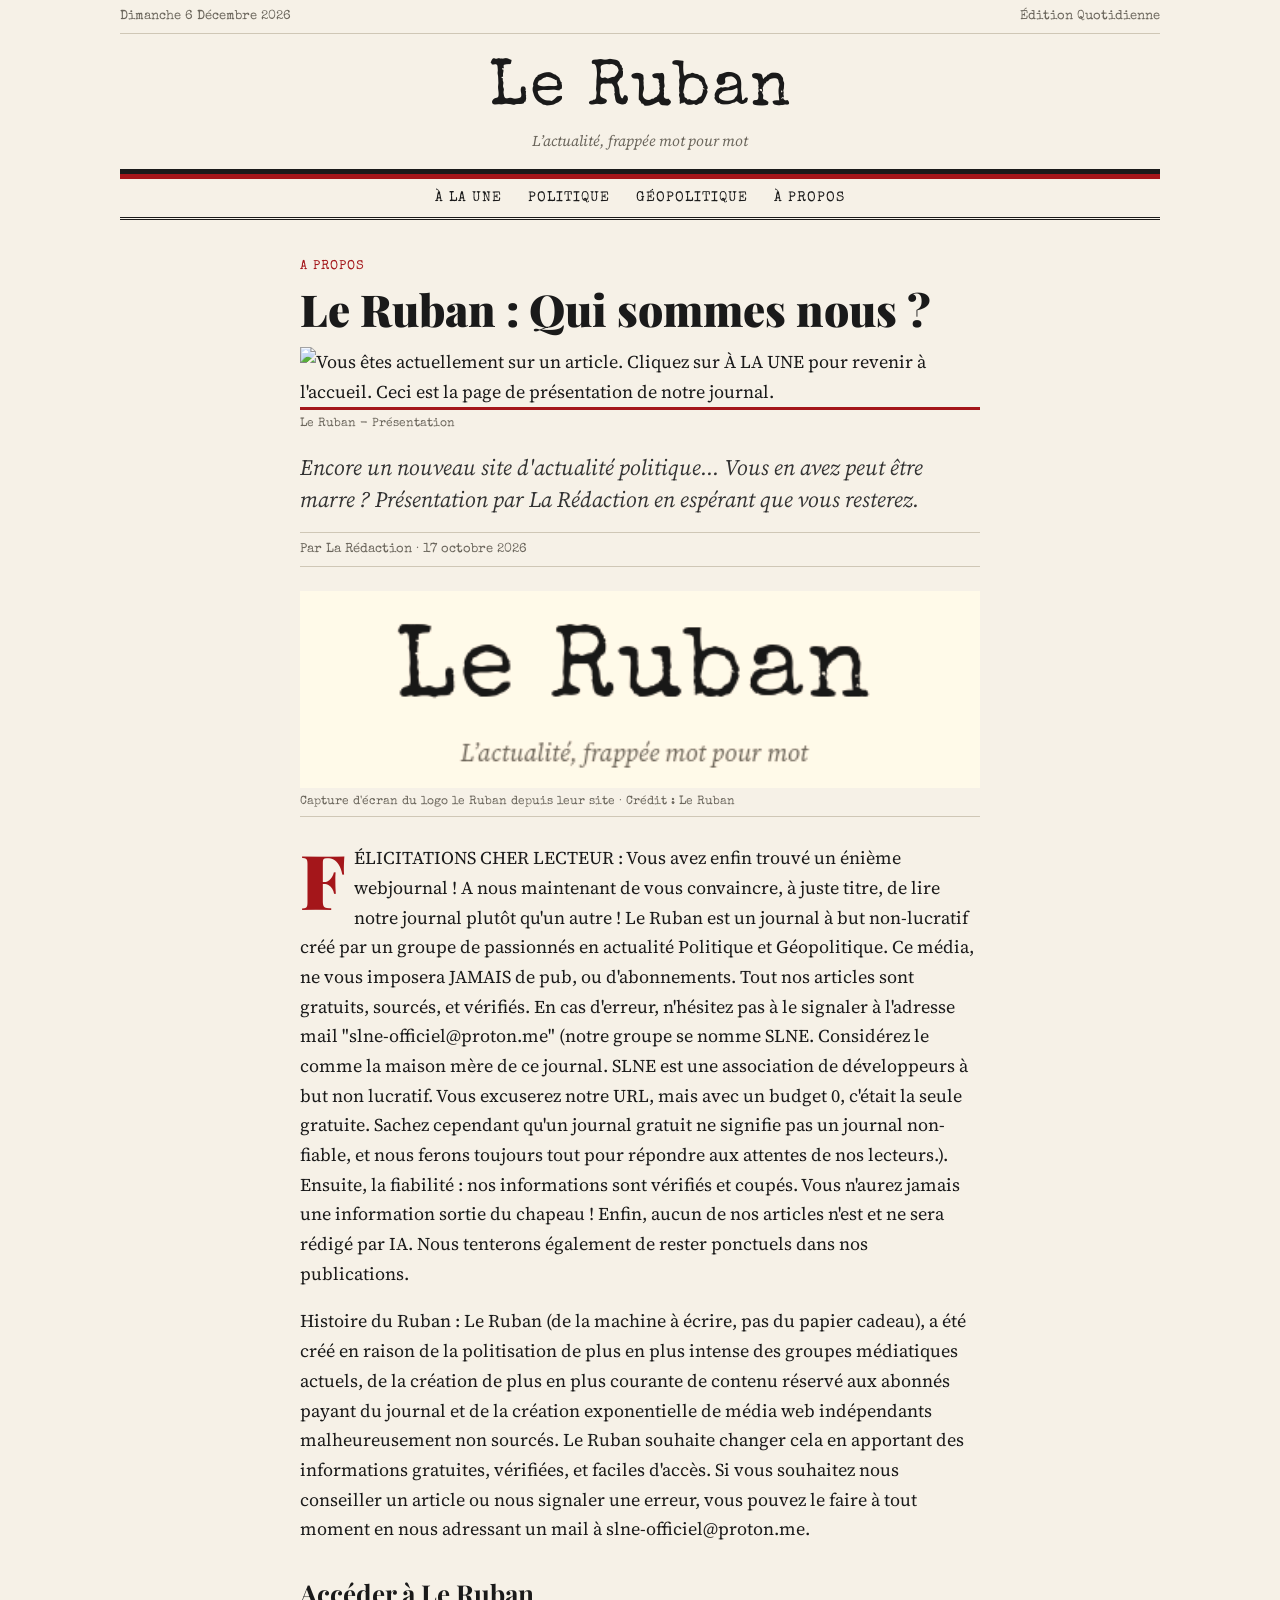
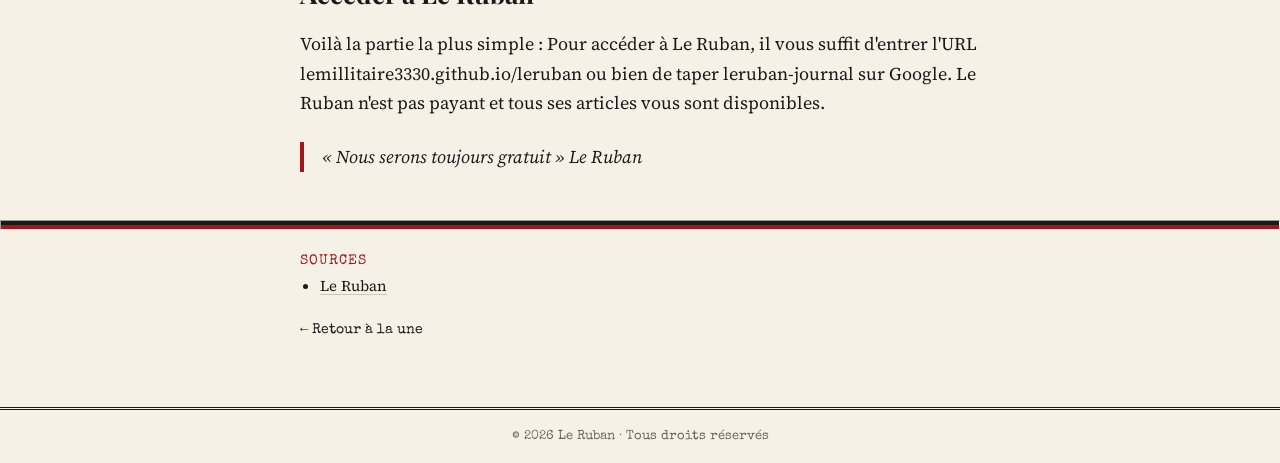
==== commit 25c31738: "Enhance history section with error reporting details Updated the history section to include error re" ====
--- a/art0.html
+++ b/art0.html
@@ -33,7 +33,7 @@
 
     <div class="texte">
       <p>FÉLICITATIONS CHER LECTEUR : Vous avez enfin trouvé un énième webjournal ! A nous maintenant de vous convaincre, à juste titre, de lire notre journal plutôt qu'un autre ! Le Ruban est un journal à but non-lucratif créé par un groupe de passionnés en actualité Politique et Géopolitique. Ce média, ne vous imposera JAMAIS de pub, ou d'abonnements. Tout nos articles sont gratuits, sourcés, et vérifiés. En cas d'erreur, n'hésitez pas à le signaler à l'adresse mail "slne-officiel@proton.me" (notre groupe se nomme SLNE. Considérez le comme la maison mère de ce journal. SLNE est une association de développeurs à but non lucratif. Vous excuserez notre URL, mais avec un budget 0, c'était la seule gratuite. Sachez cependant qu'un journal gratuit ne signifie pas un journal non-fiable, et nous ferons toujours tout pour répondre aux attentes de nos lecteurs.). Ensuite, la fiabilité : nos informations sont vérifiés et coupés. Vous n'aurez jamais une information sortie du chapeau ! Enfin, aucun de nos articles n'est et ne sera rédigé par IA. Nous tenterons également de rester ponctuels dans nos publications.</p>
-      <p>Histoire du Ruban : Le Ruban (de la machine à écrire, pas du papier cadeau), a été créé en raison de la politisation de plus en plus intense des groupes médiatiques actuels, de la création de plus en plus courante de contenu réservé aux abonnés payant du journal et de la création exponentielle de média web indépendants malheureusement non sourcés. Le Ruban souhaite changer cela en apportant des informations gratuites, vérifiées, et faciles d'accès. Si vous souhaitez nous conseiller un article, vous pouvez le faire à tout moment en nous adressant un mail à slne-officiel@proton.me.</p>
+      <p>Histoire du Ruban : Le Ruban (de la machine à écrire, pas du papier cadeau), a été créé en raison de la politisation de plus en plus intense des groupes médiatiques actuels, de la création de plus en plus courante de contenu réservé aux abonnés payant du journal et de la création exponentielle de média web indépendants malheureusement non sourcés. Le Ruban souhaite changer cela en apportant des informations gratuites, vérifiées, et faciles d'accès. Si vous souhaitez nous conseiller un article ou nous signaler une erreur, vous pouvez le faire à tout moment en nous adressant un mail à slne-officiel@proton.me.</p>
 
       <!-- Optionnel : intertitre -->
       <h2>Accéder à Le Ruban</h2>
